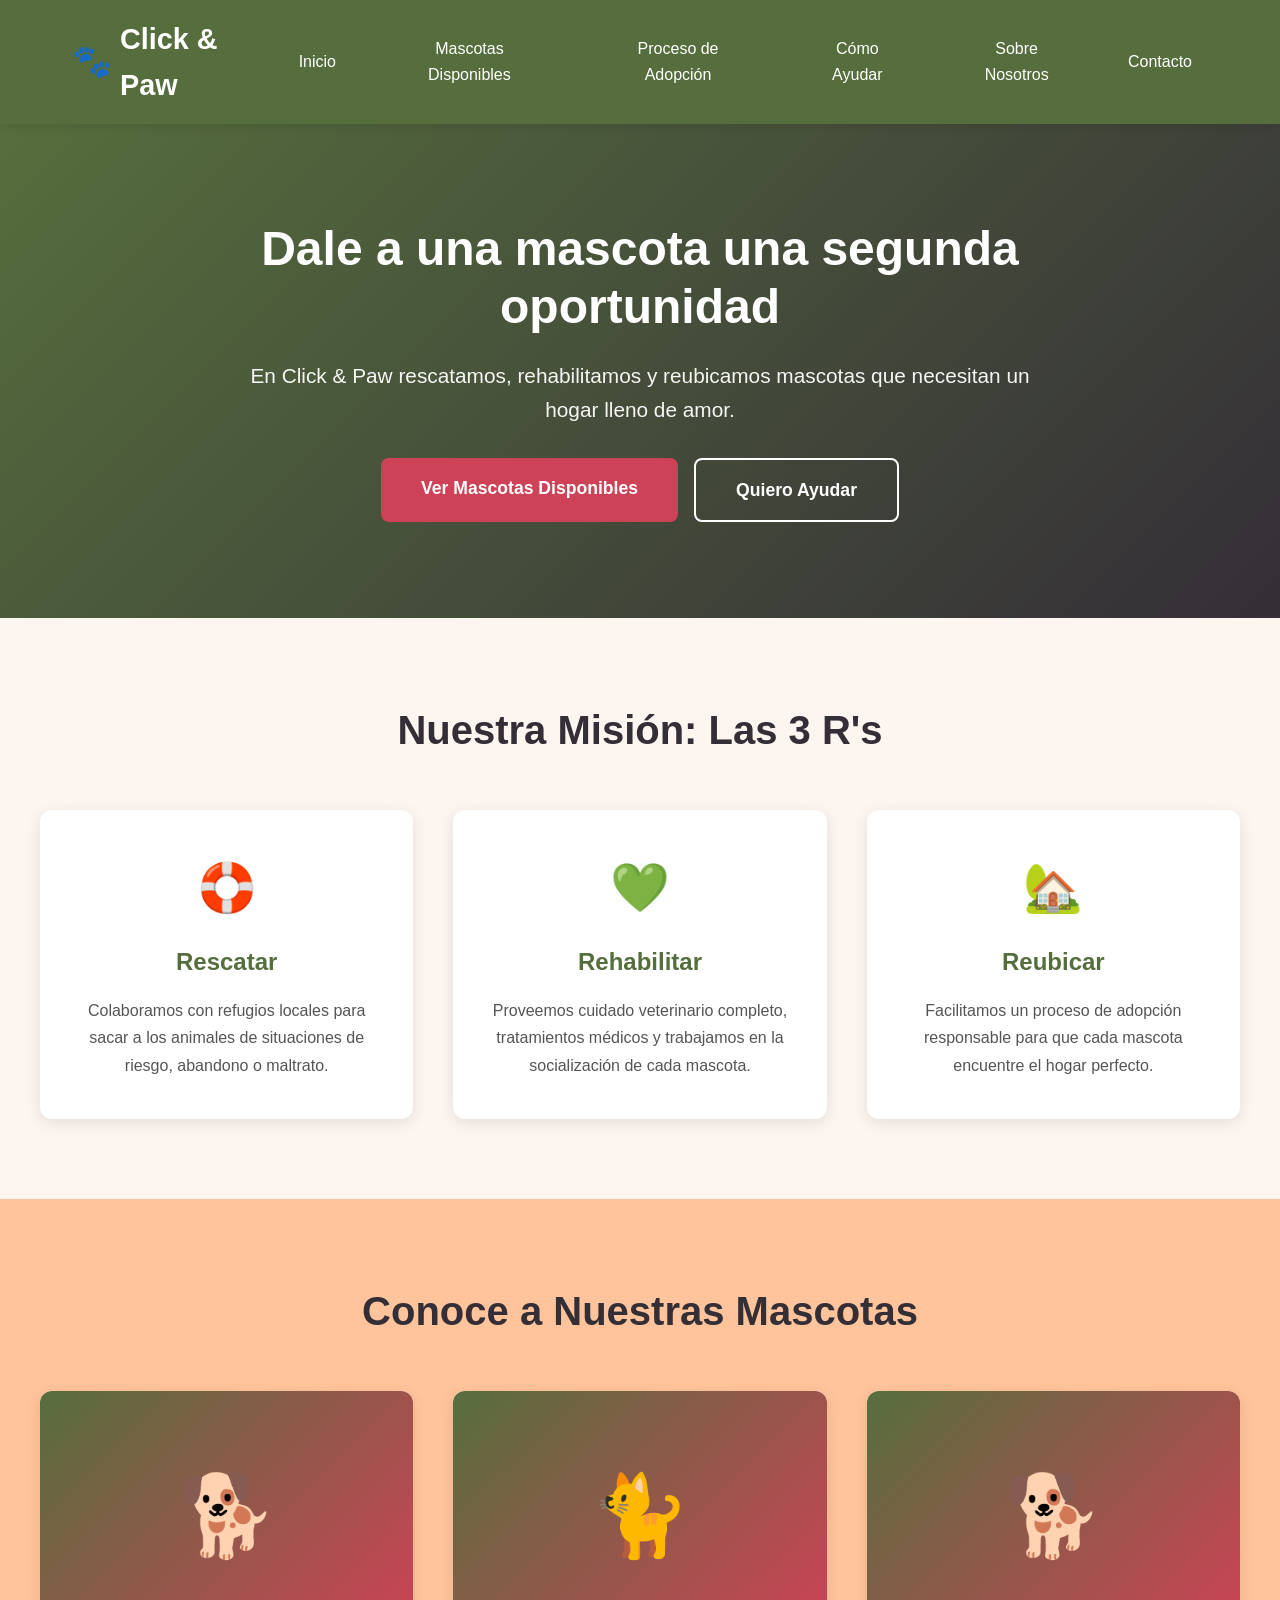
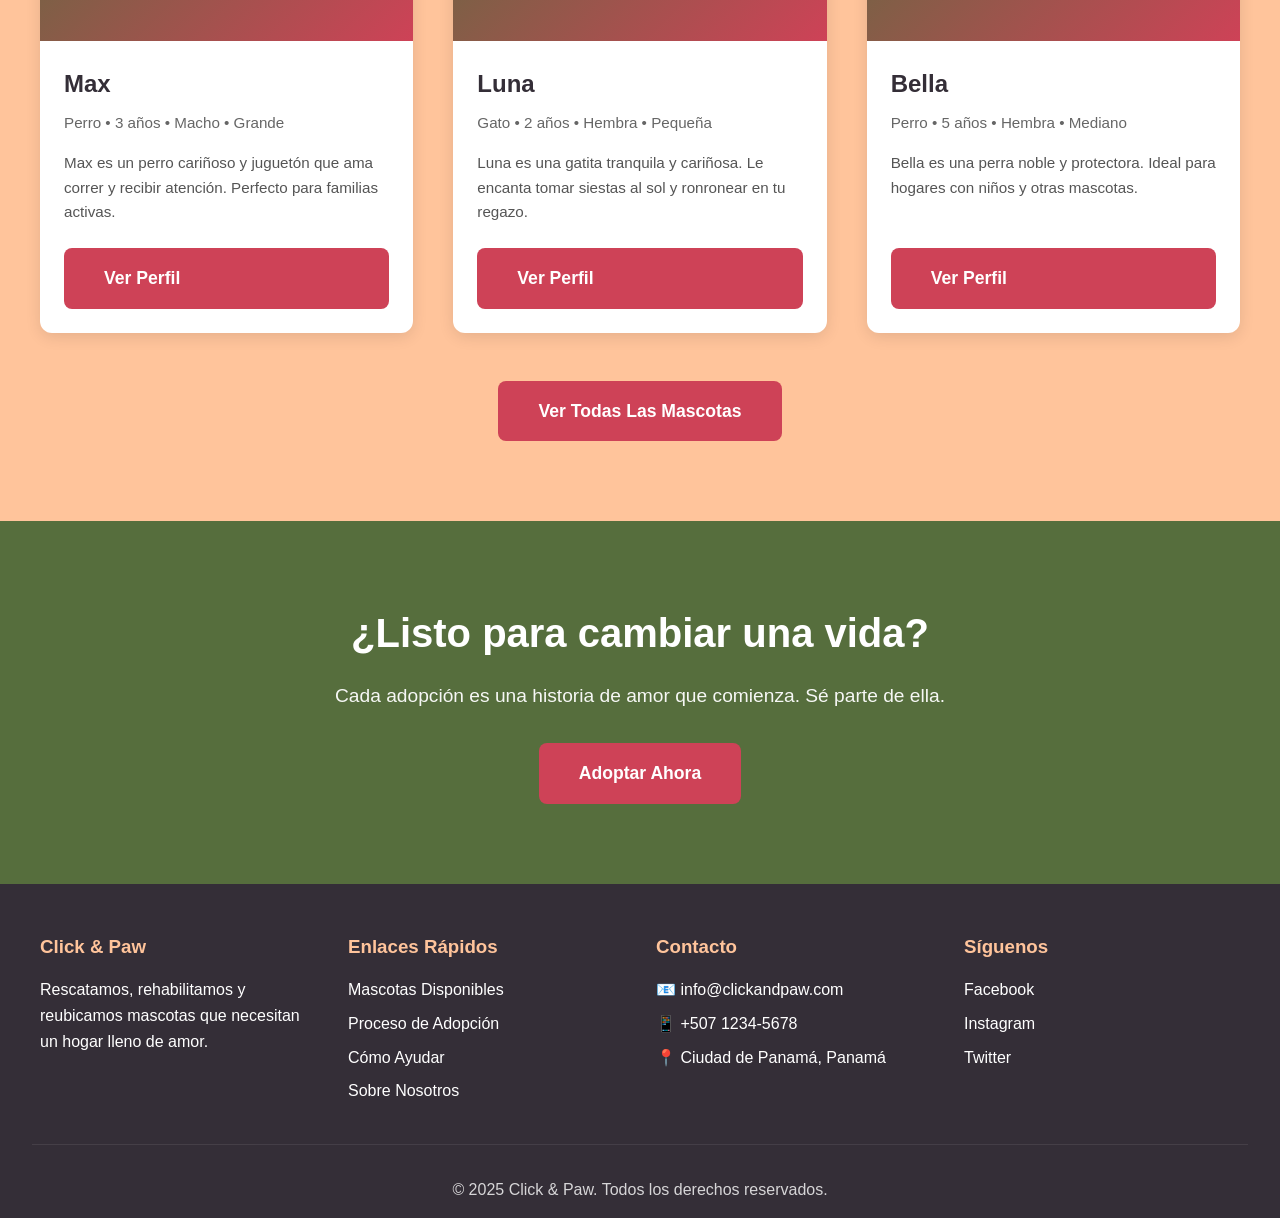
==== Front/index.html @ 294115e6 "Agregar Front inicial" ====
<!DOCTYPE html>
<html lang="es">
<head>
    <meta charset="UTF-8">
    <meta name="viewport" content="width=device-width, initial-scale=1.0">
    <title>Click & Paw - Adopta, Salva una Vida</title>
    <style>
        /* ==========================================================================
           VARIABLES Y RESET
           ========================================================================== */
        :root {
            --color-peach-bg: #FFC49B;
            --color-licorice-text: #130303;
            --color-fern-green: #566E3D;
            --color-action-red: #CE4257;
            --color-raisin-black: #342E37;
            --color-white: #FFFFFF;
            --color-light-gray-bg: #fdf6f0;
        }

        * {
            box-sizing: border-box;
            margin: 0;
            padding: 0;
        }

        body {
            font-family: -apple-system, BlinkMacSystemFont, "Segoe UI", Roboto, Helvetica, Arial, sans-serif;
            background-color: var(--color-peach-bg);
            color: var(--color-licorice-text);
            line-height: 1.6;
        }

        /* ==========================================================================
           HEADER Y NAVEGACIÓN
           ========================================================================== */
        .header {
            background-color: var(--color-fern-green);
            padding: 1rem 0;
            box-shadow: 0 2px 10px rgba(0,0,0,0.1);
            position: sticky;
            top: 0;
            z-index: 1000;
        }

        .nav-container {
            max-width: 1200px;
            margin: 0 auto;
            padding: 0 2rem;
            display: flex;
            justify-content: space-between;
            align-items: center;
        }

        .logo {
            font-size: 1.8rem;
            font-weight: bold;
            color: var(--color-white);
            text-decoration: none;
            display: flex;
            align-items: center;
            gap: 0.5rem;
        }

        .logo-icon {
            font-size: 2rem;
        }

        .nav-menu {
            display: flex;
            list-style: none;
            gap: 1.5rem;
            align-items: center;
            margin: 0;
        }

        .nav-menu li {
            display: flex;
            align-items: center;
        }

        .nav-menu a {
            color: var(--color-white);
            text-decoration: none;
            font-weight: 500;
            transition: all 0.3s;
            padding: 0.5rem 1rem;
            border-radius: 5px;
            display: block;
            text-align: center;
        }

        .nav-menu a:hover {
            background-color: var(--color-action-red);
        }

        .menu-toggle {
            display: none;
            background: none;
            border: none;
            color: var(--color-white);
            font-size: 1.5rem;
            cursor: pointer;
        }

        /* ==========================================================================
           HERO SECTION
           ========================================================================== */
        .hero {
            background: linear-gradient(135deg, var(--color-fern-green) 0%, var(--color-raisin-black) 100%);
            color: var(--color-white);
            padding: 6rem 2rem;
            text-align: center;
        }

        .hero-content {
            max-width: 800px;
            margin: 0 auto;
        }

        .hero h1 {
            font-size: 3rem;
            margin-bottom: 1.5rem;
            font-weight: 700;
            line-height: 1.2;
        }

        .hero p {
            font-size: 1.3rem;
            margin-bottom: 2rem;
            opacity: 0.95;
        }

        .cta-buttons {
            display: flex;
            gap: 1rem;
            justify-content: center;
            flex-wrap: wrap;
        }

        .btn {
            display: inline-block;
            padding: 1rem 2.5rem;
            border: none;
            border-radius: 8px;
            font-size: 1.1rem;
            font-weight: bold;
            cursor: pointer;
            text-decoration: none;
            transition: all 0.3s;
        }

        .btn-primary {
            background-color: var(--color-action-red);
            color: var(--color-white);
        }

        .btn-primary:hover {
            background-color: #b33a4a;
            transform: translateY(-3px);
            box-shadow: 0 6px 20px rgba(206, 66, 87, 0.4);
        }

        .btn-secondary {
            background-color: transparent;
            color: var(--color-white);
            border: 2px solid var(--color-white);
        }

        .btn-secondary:hover {
            background-color: var(--color-white);
            color: var(--color-fern-green);
        }

        /* ==========================================================================
           SECCIÓN MISIÓN
           ========================================================================== */
        .mission-section {
            padding: 5rem 2rem;
            background-color: var(--color-light-gray-bg);
        }

        .container {
            max-width: 1200px;
            margin: 0 auto;
        }

        .section-title {
            text-align: center;
            font-size: 2.5rem;
            color: var(--color-raisin-black);
            margin-bottom: 3rem;
            font-weight: 700;
        }

        .mission-grid {
            display: grid;
            grid-template-columns: repeat(auto-fit, minmax(280px, 1fr));
            gap: 2.5rem;
            align-items: start;
        }

        .mission-card {
            background-color: var(--color-white);
            padding: 2.5rem 2rem;
            border-radius: 12px;
            box-shadow: 0 4px 15px rgba(0,0,0,0.1);
            transition: transform 0.3s, box-shadow 0.3s;
            text-align: center;
            height: 100%;
            display: flex;
            flex-direction: column;
            align-items: center;
        }

        .mission-card:hover {
            transform: translateY(-5px);
            box-shadow: 0 8px 25px rgba(0,0,0,0.15);
        }

        .mission-icon {
            font-size: 3rem;
            margin-bottom: 1rem;
        }

        .mission-card h3 {
            color: var(--color-fern-green);
            margin-bottom: 1rem;
            font-size: 1.5rem;
            font-weight: 600;
        }

        .mission-card p {
            color: #555;
            line-height: 1.7;
            flex-grow: 1;
        }

        /* ==========================================================================
           SECCIÓN MASCOTAS DESTACADAS
           ========================================================================== */
        .featured-pets {
            padding: 5rem 2rem;
            background-color: var(--color-peach-bg);
        }

        .pets-grid {
            display: grid;
            grid-template-columns: repeat(auto-fit, minmax(300px, 1fr));
            gap: 2.5rem;
            margin-top: 2rem;
            align-items: stretch;
        }

        .pet-card {
            background-color: var(--color-white);
            border-radius: 12px;
            overflow: hidden;
            box-shadow: 0 4px 15px rgba(0,0,0,0.1);
            transition: transform 0.3s, box-shadow 0.3s;
            display: flex;
            flex-direction: column;
            height: 100%;
        }

        .pet-card:hover {
            transform: translateY(-8px);
            box-shadow: 0 8px 25px rgba(0,0,0,0.2);
        }

        .pet-image {
            width: 100%;
            height: 250px;
            background: linear-gradient(135deg, var(--color-fern-green), var(--color-action-red));
            display: flex;
            align-items: center;
            justify-content: center;
            font-size: 5rem;
        }

        .pet-info {
            padding: 1.5rem;
            display: flex;
            flex-direction: column;
            flex-grow: 1;
        }

        .pet-name {
            font-size: 1.5rem;
            font-weight: bold;
            color: var(--color-raisin-black);
            margin-bottom: 0.5rem;
        }

        .pet-details {
            color: #666;
            margin-bottom: 1rem;
            font-size: 0.95rem;
        }

        .pet-description {
            color: #555;
            font-size: 0.95rem;
            margin-bottom: 1.5rem;
            line-height: 1.6;
            flex-grow: 1;
        }

        .pet-info .btn {
            margin-top: auto;
        }

        /* ==========================================================================
           SECCIÓN CTA FINAL
           ========================================================================== */
        .cta-section {
            background-color: var(--color-fern-green);
            color: var(--color-white);
            padding: 5rem 2rem;
            text-align: center;
        }

        .cta-section h2 {
            font-size: 2.5rem;
            margin-bottom: 1rem;
        }

        .cta-section p {
            font-size: 1.2rem;
            margin-bottom: 2rem;
            opacity: 0.95;
        }

        /* ==========================================================================
           FOOTER
           ========================================================================== */
        .footer {
            background-color: var(--color-raisin-black);
            color: var(--color-white);
            padding: 3rem 2rem 1rem;
        }

        .footer-content {
            max-width: 1200px;
            margin: 0 auto;
            display: grid;
            grid-template-columns: repeat(auto-fit, minmax(250px, 1fr));
            gap: 2rem;
            margin-bottom: 2rem;
        }

        .footer-section h3 {
            margin-bottom: 1rem;
            color: var(--color-peach-bg);
        }

        .footer-section ul {
            list-style: none;
        }

        .footer-section ul li {
            margin-bottom: 0.5rem;
        }

        .footer-section a {
            color: var(--color-white);
            text-decoration: none;
            transition: color 0.3s;
        }

        .footer-section a:hover {
            color: var(--color-action-red);
        }

        .footer-bottom {
            text-align: center;
            padding-top: 2rem;
            border-top: 1px solid rgba(255,255,255,0.1);
            opacity: 0.8;
        }

        /* ==========================================================================
           RESPONSIVE
           ========================================================================== */
        @media (max-width: 768px) {
            .menu-toggle {
                display: block;
            }

            .nav-menu {
                display: none;
                position: absolute;
                top: 100%;
                left: 0;
                right: 0;
                background-color: var(--color-fern-green);
                flex-direction: column;
                padding: 1rem;
                gap: 0;
            }

            .nav-menu.active {
                display: flex;
            }

            .nav-menu a {
                width: 100%;
                padding: 1rem;
            }

            .hero h1 {
                font-size: 2rem;
            }

            .hero p {
                font-size: 1.1rem;
            }

            .cta-buttons {
                flex-direction: column;
            }

            .btn {
                width: 100%;
            }

            .section-title {
                font-size: 2rem;
            }
        }
    </style>
</head>
<body>
    <!-- HEADER -->
    <header class="header">
        <nav class="nav-container">
            <a href="index.html" class="logo">
                <span class="logo-icon">🐾</span>
                Click & Paw
            </a>
            <button class="menu-toggle" onclick="toggleMenu()">☰</button>
            <ul class="nav-menu" id="navMenu">
                <li><a href="index.html">Inicio</a></li>
                <li><a href="galeria.html">Mascotas Disponibles</a></li>
                <li><a href="proceso-adopcion.html">Proceso de Adopción</a></li>
                <li><a href="como-ayudar.html">Cómo Ayudar</a></li>
                <li><a href="sobre-nosotros.html">Sobre Nosotros</a></li>
                <li><a href="contacto.html">Contacto</a></li>
            </ul>
        </nav>
    </header>

    <!-- HERO SECTION -->
    <section class="hero">
        <div class="hero-content">
            <h1>Dale a una mascota una segunda oportunidad</h1>
            <p>En Click & Paw rescatamos, rehabilitamos y reubicamos mascotas que necesitan un hogar lleno de amor.</p>
            <div class="cta-buttons">
                <a href="galeria.html" class="btn btn-primary">Ver Mascotas Disponibles</a>
                <a href="como-ayudar.html" class="btn btn-secondary">Quiero Ayudar</a>
            </div>
        </div>
    </section>

    <!-- MISIÓN SECTION -->
    <section class="mission-section">
        <div class="container">
            <h2 class="section-title">Nuestra Misión: Las 3 R's</h2>
            <div class="mission-grid">
                <div class="mission-card">
                    <div class="mission-icon">🛟</div>
                    <h3>Rescatar</h3>
                    <p>Colaboramos con refugios locales para sacar a los animales de situaciones de riesgo, abandono o maltrato.</p>
                </div>
                <div class="mission-card">
                    <div class="mission-icon">💚</div>
                    <h3>Rehabilitar</h3>
                    <p>Proveemos cuidado veterinario completo, tratamientos médicos y trabajamos en la socialización de cada mascota.</p>
                </div>
                <div class="mission-card">
                    <div class="mission-icon">🏡</div>
                    <h3>Reubicar</h3>
                    <p>Facilitamos un proceso de adopción responsable para que cada mascota encuentre el hogar perfecto.</p>
                </div>
            </div>
        </div>
    </section>

    <!-- MASCOTAS DESTACADAS -->
    <section class="featured-pets">
        <div class="container">
            <h2 class="section-title">Conoce a Nuestras Mascotas</h2>
            <div class="pets-grid">
                <div class="pet-card">
                    <div class="pet-image">🐕</div>
                    <div class="pet-info">
                        <h3 class="pet-name">Max</h3>
                        <p class="pet-details">Perro • 3 años • Macho • Grande</p>
                        <p class="pet-description">Max es un perro cariñoso y juguetón que ama correr y recibir atención. Perfecto para familias activas.</p>
                        <a href="perfil-mascota.html?id=1" class="btn btn-primary">Ver Perfil</a>
                    </div>
                </div>
                <div class="pet-card">
                    <div class="pet-image">🐈</div>
                    <div class="pet-info">
                        <h3 class="pet-name">Luna</h3>
                        <p class="pet-details">Gato • 2 años • Hembra • Pequeña</p>
                        <p class="pet-description">Luna es una gatita tranquila y cariñosa. Le encanta tomar siestas al sol y ronronear en tu regazo.</p>
                        <a href="perfil-mascota.html?id=2" class="btn btn-primary">Ver Perfil</a>
                    </div>
                </div>
                <div class="pet-card">
                    <div class="pet-image">🐕</div>
                    <div class="pet-info">
                        <h3 class="pet-name">Bella</h3>
                        <p class="pet-details">Perro • 5 años • Hembra • Mediano</p>
                        <p class="pet-description">Bella es una perra noble y protectora. Ideal para hogares con niños y otras mascotas.</p>
                        <a href="perfil-mascota.html?id=3" class="btn btn-primary">Ver Perfil</a>
                    </div>
                </div>
            </div>
            <div style="text-align: center; margin-top: 3rem;">
                <a href="galeria.html" class="btn btn-primary">Ver Todas Las Mascotas</a>
            </div>
        </div>
    </section>

    <!-- CTA SECTION -->
    <section class="cta-section">
        <div class="container">
            <h2>¿Listo para cambiar una vida?</h2>
            <p>Cada adopción es una historia de amor que comienza. Sé parte de ella.</p>
            <a href="galeria.html" class="btn btn-primary">Adoptar Ahora</a>
        </div>
    </section>

    <!-- FOOTER -->
    <footer class="footer">
        <div class="footer-content">
            <div class="footer-section">
                <h3>Click & Paw</h3>
                <p>Rescatamos, rehabilitamos y reubicamos mascotas que necesitan un hogar lleno de amor.</p>
            </div>
            <div class="footer-section">
                <h3>Enlaces Rápidos</h3>
                <ul>
                    <li><a href="galeria.html">Mascotas Disponibles</a></li>
                    <li><a href="proceso-adopcion.html">Proceso de Adopción</a></li>
                    <li><a href="como-ayudar.html">Cómo Ayudar</a></li>
                    <li><a href="sobre-nosotros.html">Sobre Nosotros</a></li>
                </ul>
            </div>
            <div class="footer-section">
                <h3>Contacto</h3>
                <ul>
                    <li>📧 info@clickandpaw.com</li>
                    <li>📱 +507 1234-5678</li>
                    <li>📍 Ciudad de Panamá, Panamá</li>
                </ul>
            </div>
            <div class="footer-section">
                <h3>Síguenos</h3>
                <ul>
                    <li><a href="#facebook">Facebook</a></li>
                    <li><a href="#instagram">Instagram</a></li>
                    <li><a href="#twitter">Twitter</a></li>
                </ul>
            </div>
        </div>
        <div class="footer-bottom">
            <p>&copy; 2025 Click & Paw. Todos los derechos reservados.</p>
        </div>
    </footer>

    <script>
        function toggleMenu() {
            const navMenu = document.getElementById('navMenu');
            navMenu.classList.toggle('active');
        }
    </script>
</body>
</html>
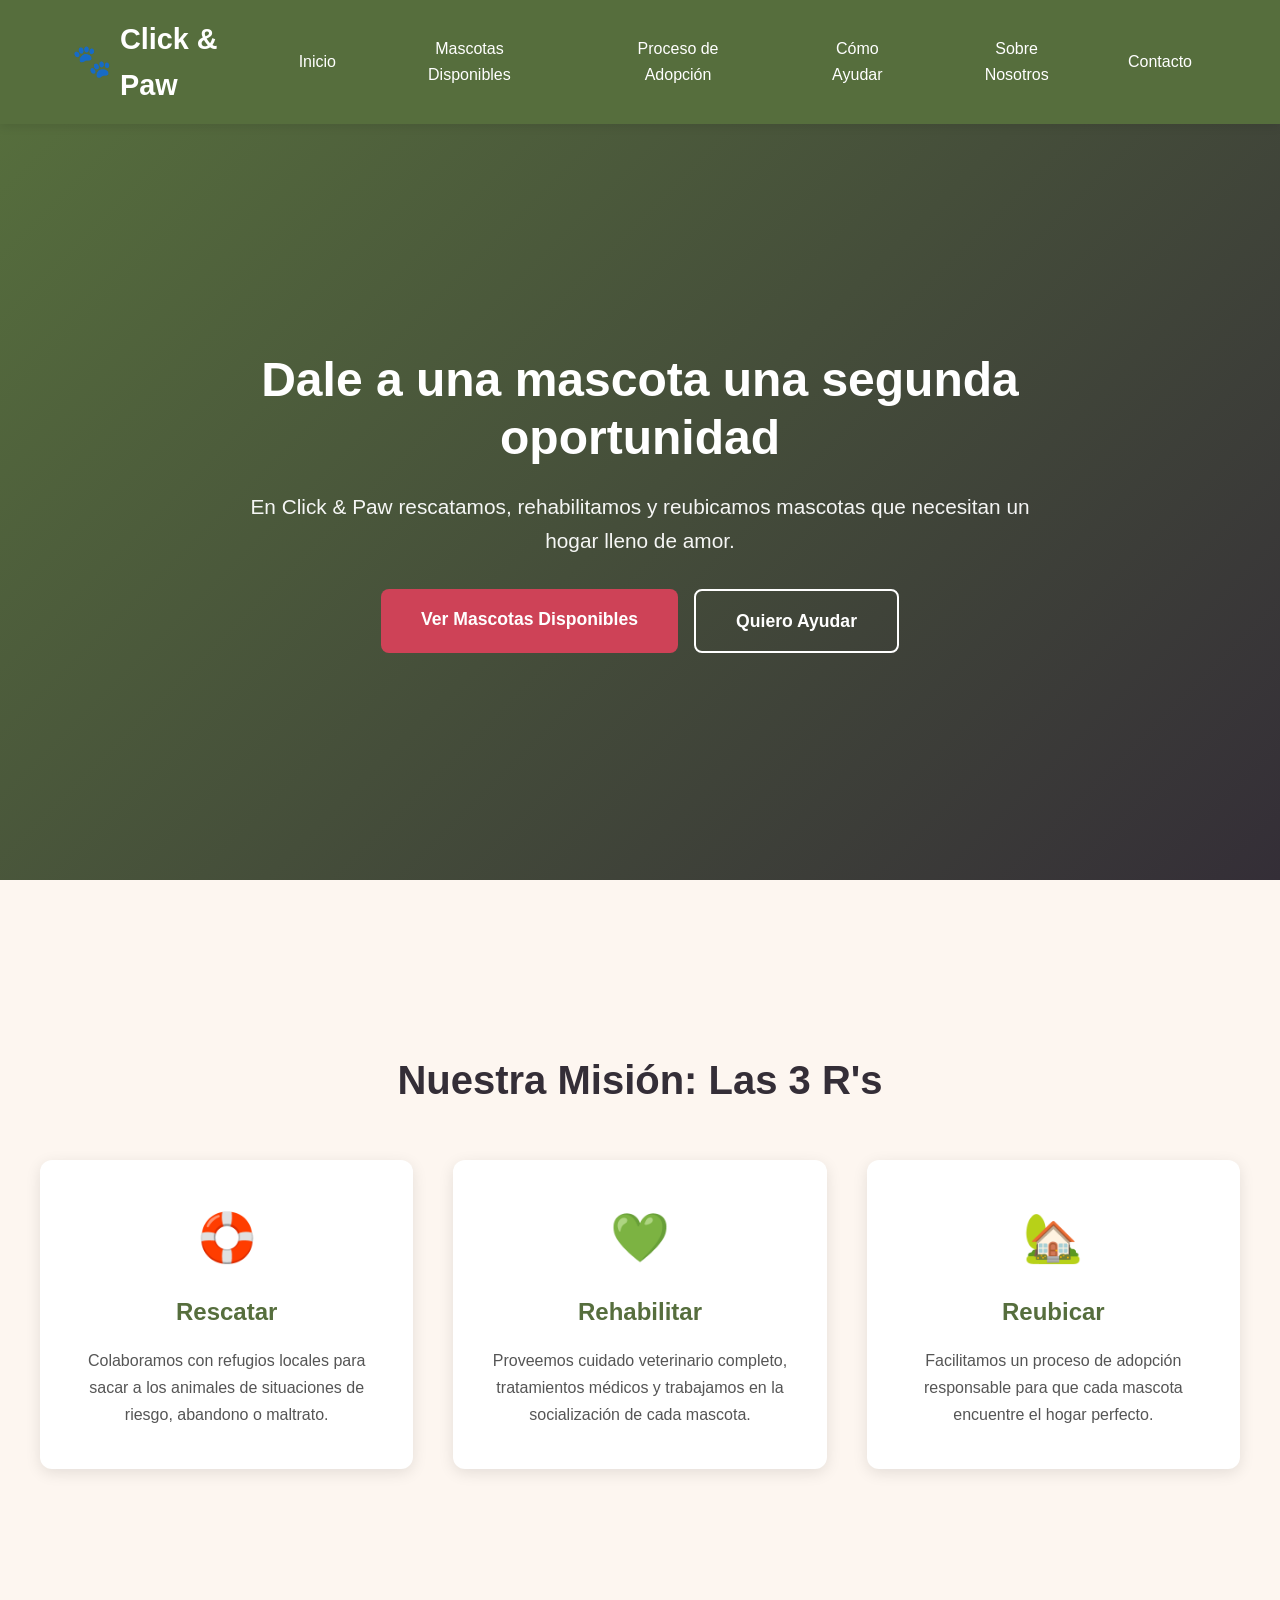
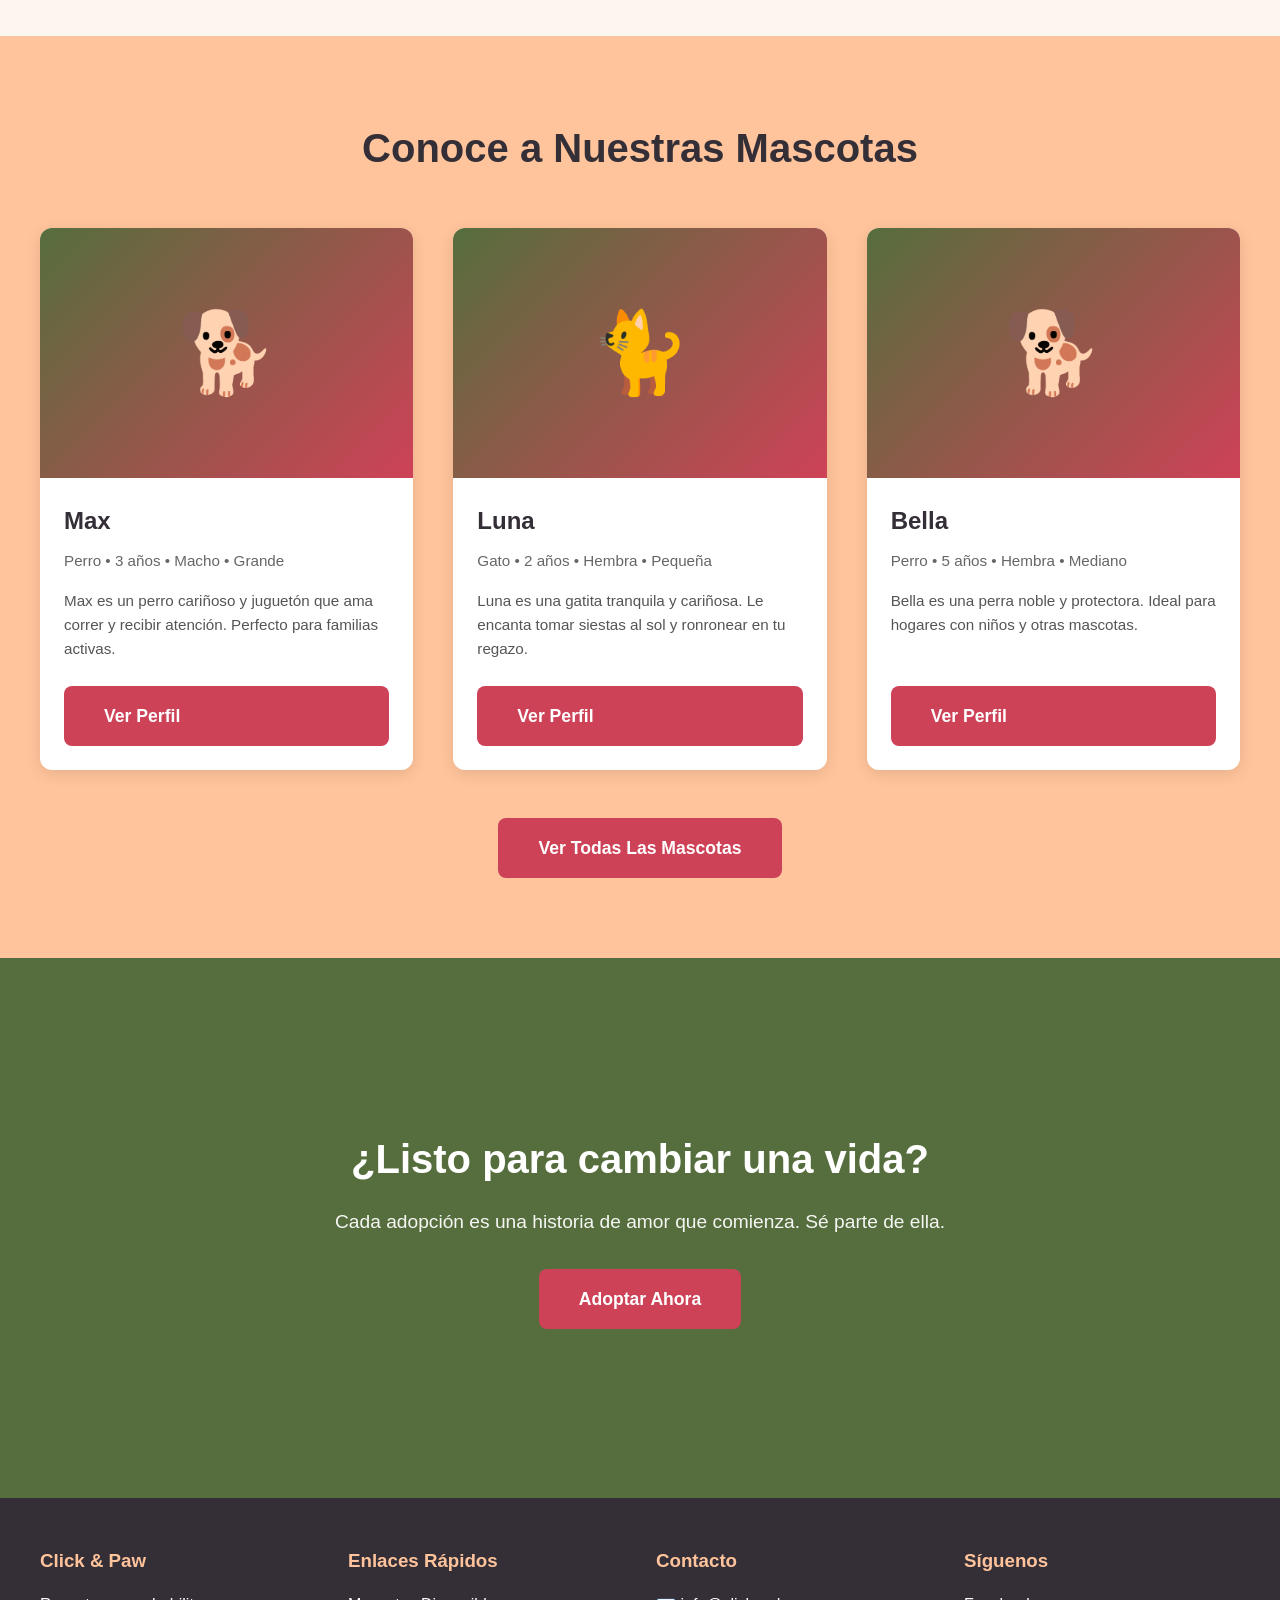
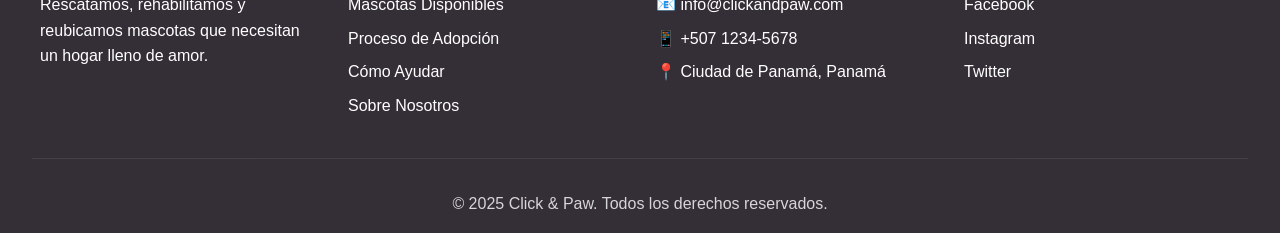
==== commit cd0836ca: "Agregar formularios y confirmación de adopción" ====
--- a/Front/index.html
+++ b/Front/index.html
@@ -109,8 +109,12 @@
         .hero {
             background: linear-gradient(135deg, var(--color-fern-green) 0%, var(--color-raisin-black) 100%);
             color: var(--color-white);
-            padding: 6rem 2rem;
+            min-height: 84vh;
+            display: flex;
+            align-items: center;
+            justify-content: center;
             text-align: center;
+            padding: 2rem;
         }
 
         .hero-content {
@@ -176,6 +180,9 @@
            SECCIÓN MISIÓN
            ========================================================================== */
         .mission-section {
+            min-height: 84vh;
+            display: flex;
+            align-items: center;
             padding: 5rem 2rem;
             background-color: var(--color-light-gray-bg);
         }
@@ -183,6 +190,7 @@
         .container {
             max-width: 1200px;
             margin: 0 auto;
+            width: 100%;
         }
 
         .section-title {
@@ -240,6 +248,9 @@
            SECCIÓN MASCOTAS DESTACADAS
            ========================================================================== */
         .featured-pets {
+            min-height: 70vh;
+            display: flex;
+            align-items: center;
             padding: 5rem 2rem;
             background-color: var(--color-peach-bg);
         }
@@ -316,6 +327,10 @@
         .cta-section {
             background-color: var(--color-fern-green);
             color: var(--color-white);
+            min-height: 60vh;
+            display: flex;
+            align-items: center;
+            justify-content: center;
             padding: 5rem 2rem;
             text-align: center;
         }
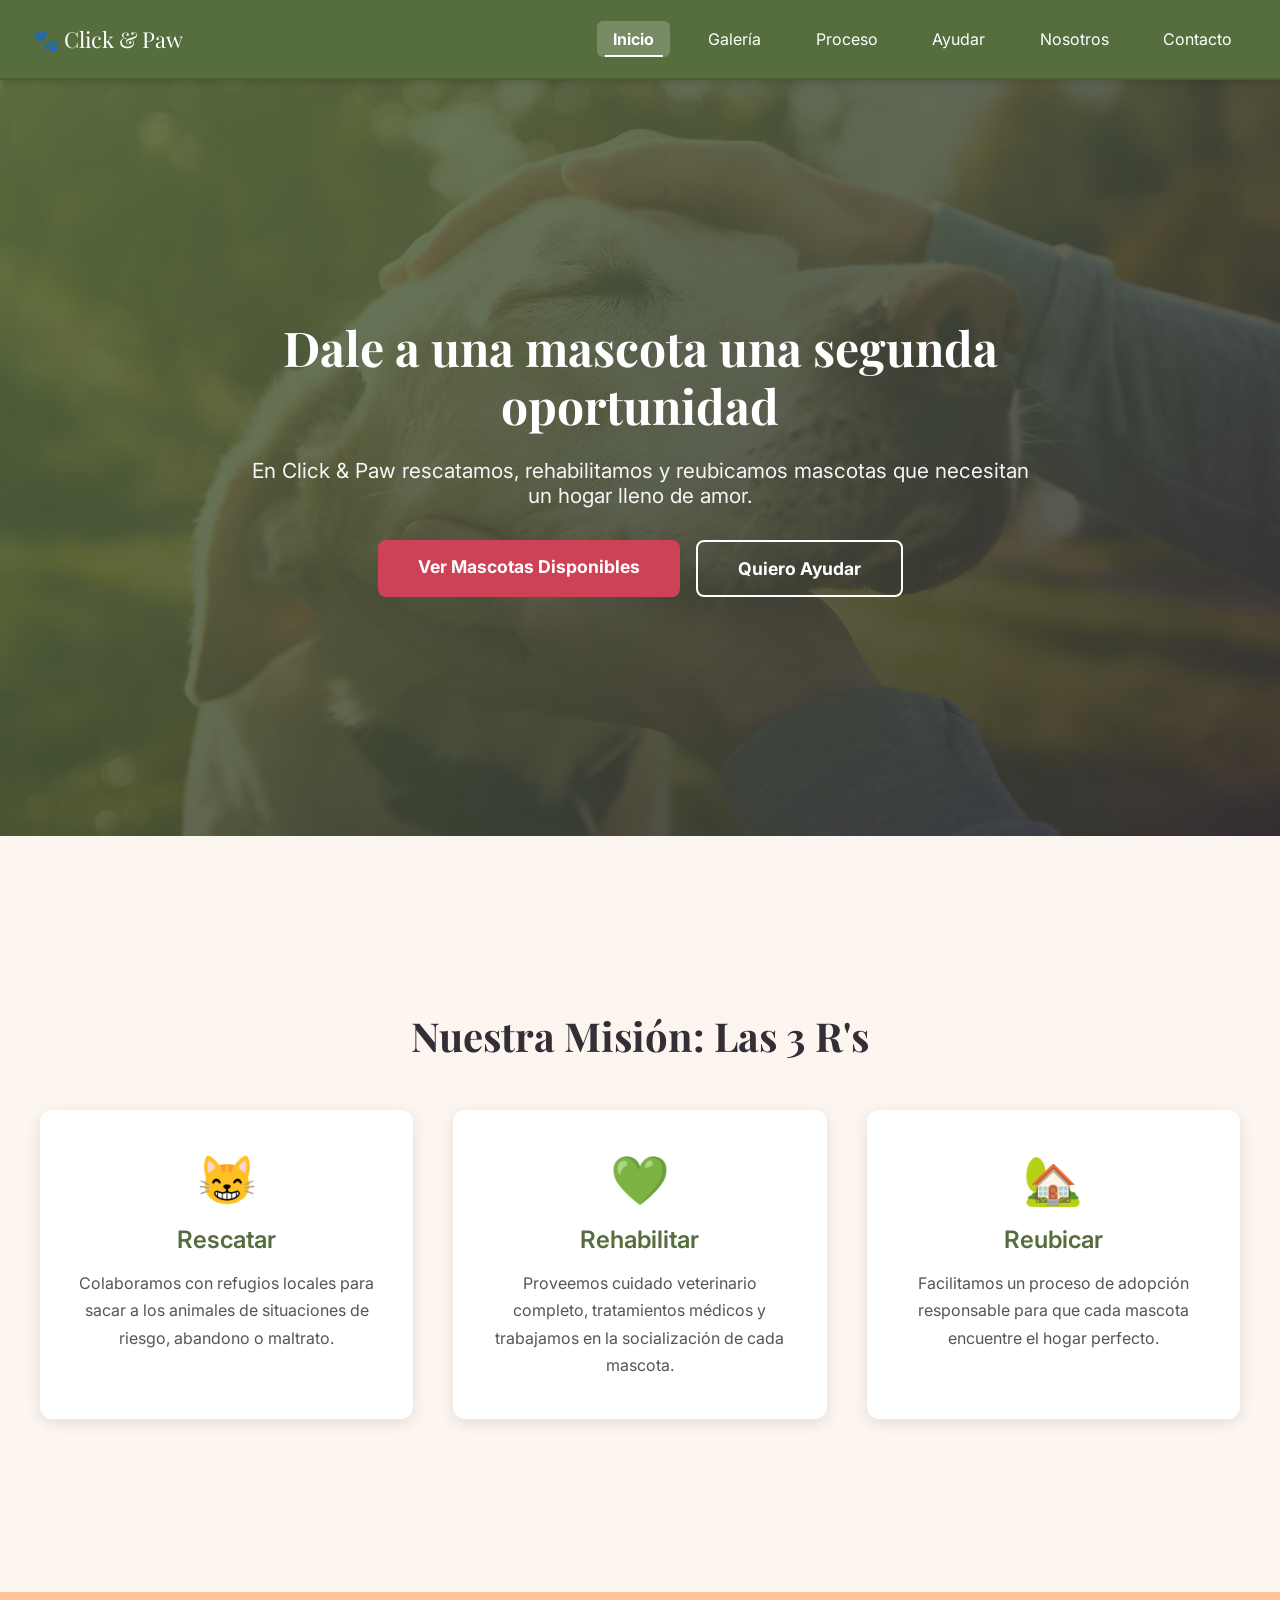
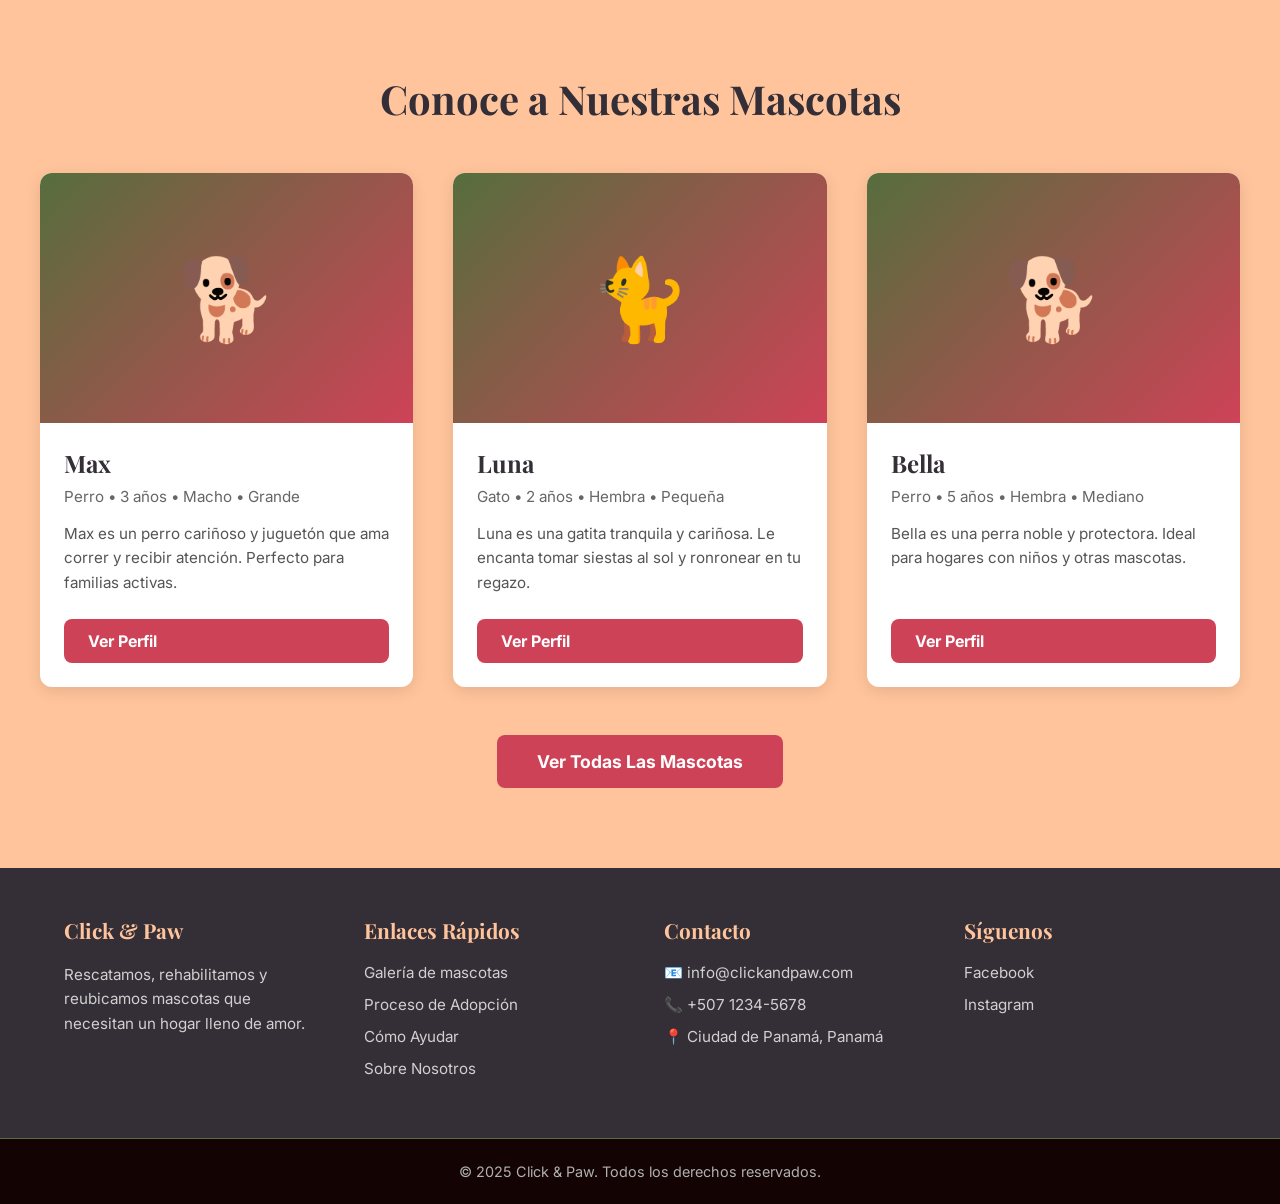
==== commit b33392af: "Rediseños Se rediseño el navbar de index.html y se añadió la pagina de contacto.html, tambien se inc" ====
--- a/Front/index.html
+++ b/Front/index.html
@@ -4,462 +4,23 @@
     <meta charset="UTF-8">
     <meta name="viewport" content="width=device-width, initial-scale=1.0">
     <title>Click & Paw - Adopta, Salva una Vida</title>
-    <style>
-        /* ==========================================================================
-           VARIABLES Y RESET
-           ========================================================================== */
-        :root {
-            --color-peach-bg: #FFC49B;
-            --color-licorice-text: #130303;
-            --color-fern-green: #566E3D;
-            --color-action-red: #CE4257;
-            --color-raisin-black: #342E37;
-            --color-white: #FFFFFF;
-            --color-light-gray-bg: #fdf6f0;
-        }
-
-        * {
-            box-sizing: border-box;
-            margin: 0;
-            padding: 0;
-        }
-
-        body {
-            font-family: -apple-system, BlinkMacSystemFont, "Segoe UI", Roboto, Helvetica, Arial, sans-serif;
-            background-color: var(--color-peach-bg);
-            color: var(--color-licorice-text);
-            line-height: 1.6;
-        }
-
-        /* ==========================================================================
-           HEADER Y NAVEGACIÓN
-           ========================================================================== */
-        .header {
-            background-color: var(--color-fern-green);
-            padding: 1rem 0;
-            box-shadow: 0 2px 10px rgba(0,0,0,0.1);
-            position: sticky;
-            top: 0;
-            z-index: 1000;
-        }
-
-        .nav-container {
-            max-width: 1200px;
-            margin: 0 auto;
-            padding: 0 2rem;
-            display: flex;
-            justify-content: space-between;
-            align-items: center;
-        }
-
-        .logo {
-            font-size: 1.8rem;
-            font-weight: bold;
-            color: var(--color-white);
-            text-decoration: none;
-            display: flex;
-            align-items: center;
-            gap: 0.5rem;
-        }
-
-        .logo-icon {
-            font-size: 2rem;
-        }
-
-        .nav-menu {
-            display: flex;
-            list-style: none;
-            gap: 1.5rem;
-            align-items: center;
-            margin: 0;
-        }
-
-        .nav-menu li {
-            display: flex;
-            align-items: center;
-        }
-
-        .nav-menu a {
-            color: var(--color-white);
-            text-decoration: none;
-            font-weight: 500;
-            transition: all 0.3s;
-            padding: 0.5rem 1rem;
-            border-radius: 5px;
-            display: block;
-            text-align: center;
-        }
-
-        .nav-menu a:hover {
-            background-color: var(--color-action-red);
-        }
-
-        .menu-toggle {
-            display: none;
-            background: none;
-            border: none;
-            color: var(--color-white);
-            font-size: 1.5rem;
-            cursor: pointer;
-        }
-
-        /* ==========================================================================
-           HERO SECTION
-           ========================================================================== */
-        .hero {
-            background: linear-gradient(135deg, var(--color-fern-green) 0%, var(--color-raisin-black) 100%);
-            color: var(--color-white);
-            min-height: 84vh;
-            display: flex;
-            align-items: center;
-            justify-content: center;
-            text-align: center;
-            padding: 2rem;
-        }
-
-        .hero-content {
-            max-width: 800px;
-            margin: 0 auto;
-        }
-
-        .hero h1 {
-            font-size: 3rem;
-            margin-bottom: 1.5rem;
-            font-weight: 700;
-            line-height: 1.2;
-        }
-
-        .hero p {
-            font-size: 1.3rem;
-            margin-bottom: 2rem;
-            opacity: 0.95;
-        }
-
-        .cta-buttons {
-            display: flex;
-            gap: 1rem;
-            justify-content: center;
-            flex-wrap: wrap;
-        }
-
-        .btn {
-            display: inline-block;
-            padding: 1rem 2.5rem;
-            border: none;
-            border-radius: 8px;
-            font-size: 1.1rem;
-            font-weight: bold;
-            cursor: pointer;
-            text-decoration: none;
-            transition: all 0.3s;
-        }
-
-        .btn-primary {
-            background-color: var(--color-action-red);
-            color: var(--color-white);
-        }
-
-        .btn-primary:hover {
-            background-color: #b33a4a;
-            transform: translateY(-3px);
-            box-shadow: 0 6px 20px rgba(206, 66, 87, 0.4);
-        }
-
-        .btn-secondary {
-            background-color: transparent;
-            color: var(--color-white);
-            border: 2px solid var(--color-white);
-        }
-
-        .btn-secondary:hover {
-            background-color: var(--color-white);
-            color: var(--color-fern-green);
-        }
-
-        /* ==========================================================================
-           SECCIÓN MISIÓN
-           ========================================================================== */
-        .mission-section {
-            min-height: 84vh;
-            display: flex;
-            align-items: center;
-            padding: 5rem 2rem;
-            background-color: var(--color-light-gray-bg);
-        }
-
-        .container {
-            max-width: 1200px;
-            margin: 0 auto;
-            width: 100%;
-        }
-
-        .section-title {
-            text-align: center;
-            font-size: 2.5rem;
-            color: var(--color-raisin-black);
-            margin-bottom: 3rem;
-            font-weight: 700;
-        }
-
-        .mission-grid {
-            display: grid;
-            grid-template-columns: repeat(auto-fit, minmax(280px, 1fr));
-            gap: 2.5rem;
-            align-items: start;
-        }
-
-        .mission-card {
-            background-color: var(--color-white);
-            padding: 2.5rem 2rem;
-            border-radius: 12px;
-            box-shadow: 0 4px 15px rgba(0,0,0,0.1);
-            transition: transform 0.3s, box-shadow 0.3s;
-            text-align: center;
-            height: 100%;
-            display: flex;
-            flex-direction: column;
-            align-items: center;
-        }
-
-        .mission-card:hover {
-            transform: translateY(-5px);
-            box-shadow: 0 8px 25px rgba(0,0,0,0.15);
-        }
-
-        .mission-icon {
-            font-size: 3rem;
-            margin-bottom: 1rem;
-        }
-
-        .mission-card h3 {
-            color: var(--color-fern-green);
-            margin-bottom: 1rem;
-            font-size: 1.5rem;
-            font-weight: 600;
-        }
-
-        .mission-card p {
-            color: #555;
-            line-height: 1.7;
-            flex-grow: 1;
-        }
-
-        /* ==========================================================================
-           SECCIÓN MASCOTAS DESTACADAS
-           ========================================================================== */
-        .featured-pets {
-            min-height: 70vh;
-            display: flex;
-            align-items: center;
-            padding: 5rem 2rem;
-            background-color: var(--color-peach-bg);
-        }
-
-        .pets-grid {
-            display: grid;
-            grid-template-columns: repeat(auto-fit, minmax(300px, 1fr));
-            gap: 2.5rem;
-            margin-top: 2rem;
-            align-items: stretch;
-        }
-
-        .pet-card {
-            background-color: var(--color-white);
-            border-radius: 12px;
-            overflow: hidden;
-            box-shadow: 0 4px 15px rgba(0,0,0,0.1);
-            transition: transform 0.3s, box-shadow 0.3s;
-            display: flex;
-            flex-direction: column;
-            height: 100%;
-        }
-
-        .pet-card:hover {
-            transform: translateY(-8px);
-            box-shadow: 0 8px 25px rgba(0,0,0,0.2);
-        }
-
-        .pet-image {
-            width: 100%;
-            height: 250px;
-            background: linear-gradient(135deg, var(--color-fern-green), var(--color-action-red));
-            display: flex;
-            align-items: center;
-            justify-content: center;
-            font-size: 5rem;
-        }
-
-        .pet-info {
-            padding: 1.5rem;
-            display: flex;
-            flex-direction: column;
-            flex-grow: 1;
-        }
-
-        .pet-name {
-            font-size: 1.5rem;
-            font-weight: bold;
-            color: var(--color-raisin-black);
-            margin-bottom: 0.5rem;
-        }
-
-        .pet-details {
-            color: #666;
-            margin-bottom: 1rem;
-            font-size: 0.95rem;
-        }
-
-        .pet-description {
-            color: #555;
-            font-size: 0.95rem;
-            margin-bottom: 1.5rem;
-            line-height: 1.6;
-            flex-grow: 1;
-        }
-
-        .pet-info .btn {
-            margin-top: auto;
-        }
-
-        /* ==========================================================================
-           SECCIÓN CTA FINAL
-           ========================================================================== */
-        .cta-section {
-            background-color: var(--color-fern-green);
-            color: var(--color-white);
-            min-height: 60vh;
-            display: flex;
-            align-items: center;
-            justify-content: center;
-            padding: 5rem 2rem;
-            text-align: center;
-        }
-
-        .cta-section h2 {
-            font-size: 2.5rem;
-            margin-bottom: 1rem;
-        }
-
-        .cta-section p {
-            font-size: 1.2rem;
-            margin-bottom: 2rem;
-            opacity: 0.95;
-        }
-
-        /* ==========================================================================
-           FOOTER
-           ========================================================================== */
-        .footer {
-            background-color: var(--color-raisin-black);
-            color: var(--color-white);
-            padding: 3rem 2rem 1rem;
-        }
-
-        .footer-content {
-            max-width: 1200px;
-            margin: 0 auto;
-            display: grid;
-            grid-template-columns: repeat(auto-fit, minmax(250px, 1fr));
-            gap: 2rem;
-            margin-bottom: 2rem;
-        }
-
-        .footer-section h3 {
-            margin-bottom: 1rem;
-            color: var(--color-peach-bg);
-        }
-
-        .footer-section ul {
-            list-style: none;
-        }
-
-        .footer-section ul li {
-            margin-bottom: 0.5rem;
-        }
-
-        .footer-section a {
-            color: var(--color-white);
-            text-decoration: none;
-            transition: color 0.3s;
-        }
-
-        .footer-section a:hover {
-            color: var(--color-action-red);
-        }
-
-        .footer-bottom {
-            text-align: center;
-            padding-top: 2rem;
-            border-top: 1px solid rgba(255,255,255,0.1);
-            opacity: 0.8;
-        }
-
-        /* ==========================================================================
-           RESPONSIVE
-           ========================================================================== */
-        @media (max-width: 768px) {
-            .menu-toggle {
-                display: block;
-            }
-
-            .nav-menu {
-                display: none;
-                position: absolute;
-                top: 100%;
-                left: 0;
-                right: 0;
-                background-color: var(--color-fern-green);
-                flex-direction: column;
-                padding: 1rem;
-                gap: 0;
-            }
-
-            .nav-menu.active {
-                display: flex;
-            }
-
-            .nav-menu a {
-                width: 100%;
-                padding: 1rem;
-            }
-
-            .hero h1 {
-                font-size: 2rem;
-            }
-
-            .hero p {
-                font-size: 1.1rem;
-            }
-
-            .cta-buttons {
-                flex-direction: column;
-            }
-
-            .btn {
-                width: 100%;
-            }
-
-            .section-title {
-                font-size: 2rem;
-            }
-        }
-    </style>
+    <!-- Fuente -->
+    <link href="https://fonts.googleapis.com/css2?family=Playfair+Display:wght@400;700&family=Inter:wght@300;400;600&display=swap" rel="stylesheet">
+    <!-- CSS externo -->
+    <link rel="stylesheet" href="front.css">
 </head>
 <body>
     <!-- HEADER -->
     <header class="header">
         <nav class="nav-container">
-            <a href="index.html" class="logo">
-                <span class="logo-icon">🐾</span>
-                Click & Paw
-            </a>
+            <a href="index.html" class="logo">🐾 Click & Paw</a>
             <button class="menu-toggle" onclick="toggleMenu()">☰</button>
             <ul class="nav-menu" id="navMenu">
-                <li><a href="index.html">Inicio</a></li>
-                <li><a href="galeria.html">Mascotas Disponibles</a></li>
-                <li><a href="proceso-adopcion.html">Proceso de Adopción</a></li>
-                <li><a href="como-ayudar.html">Cómo Ayudar</a></li>
-                <li><a href="sobre-nosotros.html">Sobre Nosotros</a></li>
+                <li><a href="index.html" class="active">Inicio</a></li>
+                <li><a href="galeria.html">Galería</a></li>
+                <li><a href="proceso-adopcion.html">Proceso</a></li>
+                <li><a href="como-ayudar.html">Ayudar</a></li>
+                <li><a href="sobre-nosotros.html">Nosotros</a></li>
                 <li><a href="contacto.html">Contacto</a></li>
             </ul>
         </nav>
@@ -483,7 +44,7 @@
             <h2 class="section-title">Nuestra Misión: Las 3 R's</h2>
             <div class="mission-grid">
                 <div class="mission-card">
-                    <div class="mission-icon">🛟</div>
+                    <div class="mission-icon">😸</div>
                     <h3>Rescatar</h3>
                     <p>Colaboramos con refugios locales para sacar a los animales de situaciones de riesgo, abandono o maltrato.</p>
                 </div>
@@ -534,56 +95,56 @@
                     </div>
                 </div>
             </div>
-            <div style="text-align: center; margin-top: 3rem;">
+            <div class="center-button">
                 <a href="galeria.html" class="btn btn-primary">Ver Todas Las Mascotas</a>
             </div>
         </div>
     </section>
 
-    <!-- CTA SECTION -->
-    <section class="cta-section">
-        <div class="container">
-            <h2>¿Listo para cambiar una vida?</h2>
-            <p>Cada adopción es una historia de amor que comienza. Sé parte de ella.</p>
-            <a href="galeria.html" class="btn btn-primary">Adoptar Ahora</a>
-        </div>
-    </section>
-
     <!-- FOOTER -->
-    <footer class="footer">
-        <div class="footer-content">
-            <div class="footer-section">
+    <footer class="footer-main">
+        <div class="footer-container">
+            <!-- Columna 1: About -->
+            <div class="footer-column">
                 <h3>Click & Paw</h3>
                 <p>Rescatamos, rehabilitamos y reubicamos mascotas que necesitan un hogar lleno de amor.</p>
             </div>
-            <div class="footer-section">
+
+            <!-- Columna 2: Enlaces Rápidos -->
+            <div class="footer-column">
                 <h3>Enlaces Rápidos</h3>
                 <ul>
-                    <li><a href="galeria.html">Mascotas Disponibles</a></li>
+                    <li><a href="galeria.html">Galería de mascotas</a></li>
                     <li><a href="proceso-adopcion.html">Proceso de Adopción</a></li>
                     <li><a href="como-ayudar.html">Cómo Ayudar</a></li>
                     <li><a href="sobre-nosotros.html">Sobre Nosotros</a></li>
                 </ul>
             </div>
-            <div class="footer-section">
+
+            <!-- Columna 3: Contacto -->
+            <div class="footer-column">
                 <h3>Contacto</h3>
                 <ul>
                     <li>📧 info@clickandpaw.com</li>
-                    <li>📱 +507 1234-5678</li>
+                    <li>📞 +507 1234-5678</li>
                     <li>📍 Ciudad de Panamá, Panamá</li>
                 </ul>
             </div>
-            <div class="footer-section">
+
+            <!-- Columna 4: Síguenos -->
+            <div class="footer-column">
                 <h3>Síguenos</h3>
                 <ul>
-                    <li><a href="#facebook">Facebook</a></li>
-                    <li><a href="#instagram">Instagram</a></li>
-                    <li><a href="#twitter">Twitter</a></li>
+                    <li><a href="https://www.facebook.com" target="_blank">Facebook</a></li>
+                    <li><a href="https://www.instagram.com" target="_blank">Instagram</a></li>
+                    
                 </ul>
             </div>
         </div>
+
+        <!-- Copyright -->
         <div class="footer-bottom">
-            <p>&copy; 2025 Click & Paw. Todos los derechos reservados.</p>
+            <p>© 2025 Click & Paw. Todos los derechos reservados.</p>
         </div>
     </footer>
 
--- a/Front/front.css
+++ b/Front/front.css
@@ -0,0 +1,608 @@
+:root {
+    /* Paleta de colores actualizada */
+    --bg: #FFC49B;                    /* Peach (fondo principal) */
+    --text: #130303;                  /* Licorice (texto principal) */
+    --dark: #342E37;                  /* Raisin Black (texto oscuro) */
+    --accent-green: #566E3D;          /* Fern Green (acento) */
+    --action-red: #CE4257;            /* Action Red (botones y acciones) */
+    --danger-red: #C84630;            /* Danger Red (acciones destructivas) */
+    --white: #FFFFFF;
+    --light-bg: #fdf6f0;              /* Fondo claro alternativo */
+    
+    /* Variables legacy para compatibilidad */
+    --btn-bg: #CE4257;
+    --btn-text: #fff;
+}
+* {
+    margin: 0;
+    padding: 0;
+    box-sizing: border-box;
+}
+body {
+    font-family: 'Inter', sans-serif;
+    background: var(--light-bg);
+    color: var(--dark);
+}
+
+/* HEADER MEJORADO */
+header {
+    background: var(--accent-green);
+    padding: 1.5rem 2rem;
+    border-bottom: 2px solid #4a5c33;
+    box-shadow: 0 2px 8px rgba(0, 0, 0, 0.15);
+    position: sticky;
+    top: 0;
+    z-index: 100;
+}
+
+.nav-container {
+    display: flex;
+    justify-content: space-between;
+    align-items: center;
+    max-width: 1400px;
+    margin: 0 auto;
+}
+
+.logo {
+    font-family: 'Playfair Display', serif;
+    font-size: 22px;
+    text-decoration: none;
+    color: var(--white);
+    transition: color 0.3s ease;
+}
+
+.logo:hover {
+    color: var(--light-bg);
+    text-shadow: 0 2px 4px rgba(0, 0, 0, 0.2);
+}
+
+.nav-menu {
+    list-style: none;
+    display: flex;
+    gap: 1.4rem;
+}
+
+.nav-menu a {
+    text-decoration: none;
+    color: var(--white);
+    font-weight: 400;
+    padding: 0.5rem 1rem;
+    border-radius: 6px;
+    transition: all 0.3s ease;
+    position: relative;
+}
+
+/* Efecto hover elegante */
+.nav-menu a:hover {
+    background: rgba(255, 255, 255, 0.15);
+    color: var(--light-bg);
+    transform: translateY(-2px);
+}
+
+/* Subrayado animado en hover */
+.nav-menu a::after {
+    content: '';
+    position: absolute;
+    bottom: 0;
+    left: 50%;
+    transform: translateX(-50%);
+    width: 0;
+    height: 2px;
+    background: var(--white);
+    transition: width 0.3s ease;
+}
+
+.nav-menu a:hover::after {
+    width: 80%;
+}
+
+/* Estado activo */
+.nav-menu a.active {
+    font-weight: bold;
+    background: rgba(255, 255, 255, 0.2);
+    border-bottom: none;
+}
+
+.nav-menu a.active::after {
+    width: 80%;
+}
+
+/* SEPARACIÓN ENTRE NAVBAR Y CONTENIDO */
+.contact-wrapper {
+    display: flex;
+    gap: 3rem;
+    padding: 3rem 4rem;
+    margin-top: 2rem;
+}
+
+.contact-text {
+    width: 50%;
+}
+
+h1 {
+    font-family: 'Playfair Display', serif;
+    font-size: 3.2rem;
+    margin-bottom: 1rem;
+}
+
+.contact-text p {
+    margin-bottom: 1rem;
+    line-height: 1.5;
+}
+
+/* SOCIAL LINKS */
+.social-links {
+    display: flex;
+    gap: 1rem;
+    margin: 1.5rem 0;
+}
+
+.social-links a {
+    transition: opacity 0.3s, transform 0.3s;
+}
+
+.social-links a:hover {
+    opacity: 0.7;
+    transform: scale(1.1);
+}
+
+.social-links img {
+    width: 32px;
+    height: 32px;
+    display: block;
+}
+
+/* FORM */
+form {
+    margin-top: 2rem;
+    display: flex;
+    flex-direction: column;
+    gap: 1.2rem;
+}
+
+.two-inputs {
+    display: flex;
+    gap: 1rem;
+}
+
+input,
+textarea {
+    width: 100%;
+    padding: 12px;
+    border: 2px solid #000;
+    border-radius: 6px;
+    background: transparent;
+    font-size: 15px;
+    transition: border-color 0.3s ease;
+}
+
+input:focus,
+textarea:focus {
+    outline: none;
+    border-color: var(--action-red);
+}
+
+textarea {
+    height: 120px;
+    resize: none;
+}
+
+button {
+    width: 150px;
+    padding: 10px;
+    background: var(--action-red);
+    color: var(--white);
+    border: none;
+    border-radius: 6px;
+    cursor: pointer;
+    font-weight: 600;
+    transition: all 0.3s ease;
+}
+
+button:hover {
+    background: #b33a4a;
+    transform: translateY(-2px);
+    box-shadow: 0 4px 12px rgba(206, 66, 87, 0.3);
+}
+
+/* IMAGE */
+.contact-img {
+    width: 50%;
+}
+
+.contact-img img {
+    width: 100%;
+    border-radius: 10px;
+    box-shadow: 0 4px 20px rgba(0, 0, 0, 0.1);
+}
+
+/* FOOTER MEJORADO */
+.footer-main {
+    background: var(--dark);
+    color: var(--white);
+    
+}
+
+.footer-container {
+    display: grid;
+    grid-template-columns: repeat(4, 1fr);
+    gap: 3rem;
+    padding: 3rem 4rem;
+    max-width: 1400px;
+    margin: 0 auto;
+}
+
+.footer-column h3 {
+    font-family: 'Playfair Display', serif;
+    font-size: 1.3rem;
+    margin-bottom: 1.2rem;
+    color: var(--bg);
+}
+
+.footer-column p {
+    line-height: 1.6;
+    color: #d0d0d0;
+    font-size: 0.95rem;
+}
+
+.footer-column ul {
+    list-style: none;
+    padding: 0;
+}
+
+.footer-column ul li {
+    margin-bottom: 0.8rem;
+    color: #d0d0d0;
+    font-size: 0.95rem;
+}
+
+.footer-column ul li a {
+    color: #d0d0d0;
+    text-decoration: none;
+    transition: color 0.3s;
+}
+
+.footer-column ul li a:hover {
+    color: var(--action-red);
+}
+
+/* Copyright bar */
+.footer-bottom {
+    background: var(--text);
+    text-align: center;
+    padding: 1.5rem;
+    border-top: 1px solid var(--accent-green);
+}
+
+.footer-bottom p {
+    margin: 0;
+    font-size: 0.9rem;
+    color: #b0b0b0;
+}
+
+/* RESPONSIVE */
+@media (max-width: 1024px) {
+    .footer-container {
+        grid-template-columns: repeat(2, 1fr);
+        gap: 2rem;
+        padding: 2.5rem 2rem;
+    }
+}
+
+@media (max-width: 900px) {
+    .contact-wrapper {
+        flex-direction: column;
+    }
+    .contact-text,
+    .contact-img {
+        width: 100%;
+    }
+    
+    .nav-menu {
+        gap: 0.8rem;
+    }
+    
+    .nav-menu a {
+        padding: 0.4rem 0.6rem;
+        font-size: 14px;
+    }
+    
+    .hero h1 {
+        font-size: 2rem;
+    }
+
+    .hero p {
+        font-size: 1.1rem;
+    }
+
+    .cta-buttons {
+        flex-direction: column;
+    }
+
+    .section-title {
+        font-size: 2rem;
+    }
+}
+
+@media (max-width: 768px) {
+    .menu-toggle {
+        display: block;
+    }
+
+    .nav-menu {
+        display: none;
+        position: absolute;
+        top: 100%;
+        left: 0;
+        right: 0;
+        background-color: var(--accent-green);
+        flex-direction: column;
+        padding: 1rem;
+        gap: 0;
+    }
+
+    .nav-menu.active {
+        display: flex;
+    }
+
+    .nav-menu li {
+        width: 100%;
+    }
+
+    .nav-menu a {
+        width: 100%;
+        padding: 1rem;
+        text-align: left;
+    }
+}
+
+@media (max-width: 600px) {
+    .footer-container {
+        grid-template-columns: 1fr;
+        gap: 2rem;
+        padding: 2rem 1.5rem;
+    }
+    
+    header {
+        padding: 1rem;
+    }
+    
+    .nav-container {
+        position: relative;
+    }
+}
+
+/*Index
+
+/* Menu Toggle Button (Mobile) */
+.menu-toggle {
+    display: none;
+    background: none;
+    border: none;
+    color: var(--white);
+    font-size: 1.5rem;
+    cursor: pointer;
+    padding: 0.5rem;
+}
+
+/* Hero Section */
+.hero {
+    background: linear-gradient(135deg, rgba(86, 110, 61, 0.85) 0%, rgba(52, 46, 55, 0.85) 100%), url('images/inicio.jpg') center/cover no-repeat;
+    color: var(--white);
+    min-height: 84vh;
+    display: flex;
+    align-items: center;
+    justify-content: center;
+    text-align: center;
+    padding: 2rem;
+}
+
+.hero-content {
+    max-width: 800px;
+    margin: 0 auto;
+}
+
+.hero h1 {
+    font-family: 'Playfair Display', serif;
+    font-size: 3rem;
+    margin-bottom: 1.5rem;
+    font-weight: 700;
+    line-height: 1.2;
+}
+
+.hero p {
+    font-size: 1.3rem;
+    margin-bottom: 2rem;
+    opacity: 0.95;
+}
+
+.cta-buttons {
+    display: flex;
+    gap: 1rem;
+    justify-content: center;
+    flex-wrap: wrap;
+}
+
+.btn {
+    display: inline-block;
+    padding: 1rem 2.5rem;
+    border: none;
+    border-radius: 8px;
+    font-size: 1.1rem;
+    font-weight: bold;
+    cursor: pointer;
+    text-decoration: none;
+    transition: all 0.3s;
+}
+
+.btn-primary {
+    background-color: var(--action-red);
+    color: var(--white);
+}
+
+.btn-primary:hover {
+    background-color: #b33a4a;
+    transform: translateY(-3px);
+    box-shadow: 0 6px 20px rgba(206, 66, 87, 0.4);
+}
+
+.btn-secondary {
+    background-color: transparent;
+    color: var(--white);
+    border: 2px solid var(--white);
+}
+
+.btn-secondary:hover {
+    background-color: var(--white);
+    color: var(--accent-green);
+}
+
+/* Mission Section */
+.mission-section {
+    min-height: 84vh;
+    display: flex;
+    align-items: center;
+    padding: 5rem 2rem;
+    background-color: var(--light-bg);
+}
+
+.container {
+    max-width: 1200px;
+    margin: 0 auto;
+    width: 100%;
+}
+
+.section-title {
+    text-align: center;
+    font-family: 'Playfair Display', serif;
+    font-size: 2.5rem;
+    color: var(--dark);
+    margin-bottom: 3rem;
+    font-weight: 700;
+}
+
+.mission-grid {
+    display: grid;
+    grid-template-columns: repeat(auto-fit, minmax(280px, 1fr));
+    gap: 2.5rem;
+    align-items: start;
+}
+
+.mission-card {
+    background-color: var(--white);
+    padding: 2.5rem 2rem;
+    border-radius: 12px;
+    box-shadow: 0 4px 15px rgba(0, 0, 0, 0.1);
+    transition: transform 0.3s, box-shadow 0.3s;
+    text-align: center;
+    height: 100%;
+    display: flex;
+    flex-direction: column;
+    align-items: center;
+}
+
+.mission-card:hover {
+    transform: translateY(-5px);
+    box-shadow: 0 8px 25px rgba(0, 0, 0, 0.15);
+}
+
+.mission-icon {
+    font-size: 3rem;
+    margin-bottom: 1rem;
+}
+
+.mission-card h3 {
+    color: var(--accent-green);
+    margin-bottom: 1rem;
+    font-size: 1.5rem;
+    font-weight: 600;
+}
+
+.mission-card p {
+    color: #555;
+    line-height: 1.7;
+    flex-grow: 1;
+}
+
+/* Featured Pets Section */
+.featured-pets {
+    min-height: 70vh;
+    display: flex;
+    align-items: center;
+    padding: 5rem 2rem;
+    background-color: var(--bg);
+}
+
+.pets-grid {
+    display: grid;
+    grid-template-columns: repeat(auto-fit, minmax(300px, 1fr));
+    gap: 2.5rem;
+    margin-top: 2rem;
+    align-items: stretch;
+}
+
+.pet-card {
+    background-color: var(--white);
+    border-radius: 12px;
+    overflow: hidden;
+    box-shadow: 0 4px 15px rgba(0, 0, 0, 0.1);
+    transition: transform 0.3s, box-shadow 0.3s;
+    display: flex;
+    flex-direction: column;
+    height: 100%;
+}
+
+.pet-card:hover {
+    transform: translateY(-8px);
+    box-shadow: 0 8px 25px rgba(0, 0, 0, 0.2);
+}
+
+.pet-image {
+    width: 100%;
+    height: 250px;
+    background: linear-gradient(135deg, var(--accent-green), var(--action-red));
+    display: flex;
+    align-items: center;
+    justify-content: center;
+    font-size: 5rem;
+}
+
+.pet-info {
+    padding: 1.5rem;
+    display: flex;
+    flex-direction: column;
+    flex-grow: 1;
+}
+
+.pet-name {
+    font-family: 'Playfair Display', serif;
+    font-size: 1.5rem;
+    font-weight: bold;
+    color: var(--dark);
+    margin-bottom: 0.5rem;
+}
+
+.pet-details {
+    color: #666;
+    margin-bottom: 1rem;
+    font-size: 0.95rem;
+}
+
+.pet-description {
+    color: #555;
+    font-size: 0.95rem;
+    margin-bottom: 1.5rem;
+    line-height: 1.6;
+    flex-grow: 1;
+}
+
+.pet-info .btn {
+    margin-top: auto;
+    padding: 0.75rem 1.5rem;
+    font-size: 1rem;
+}
+
+.center-button {
+    text-align: center;
+    margin-top: 3rem;
+}
